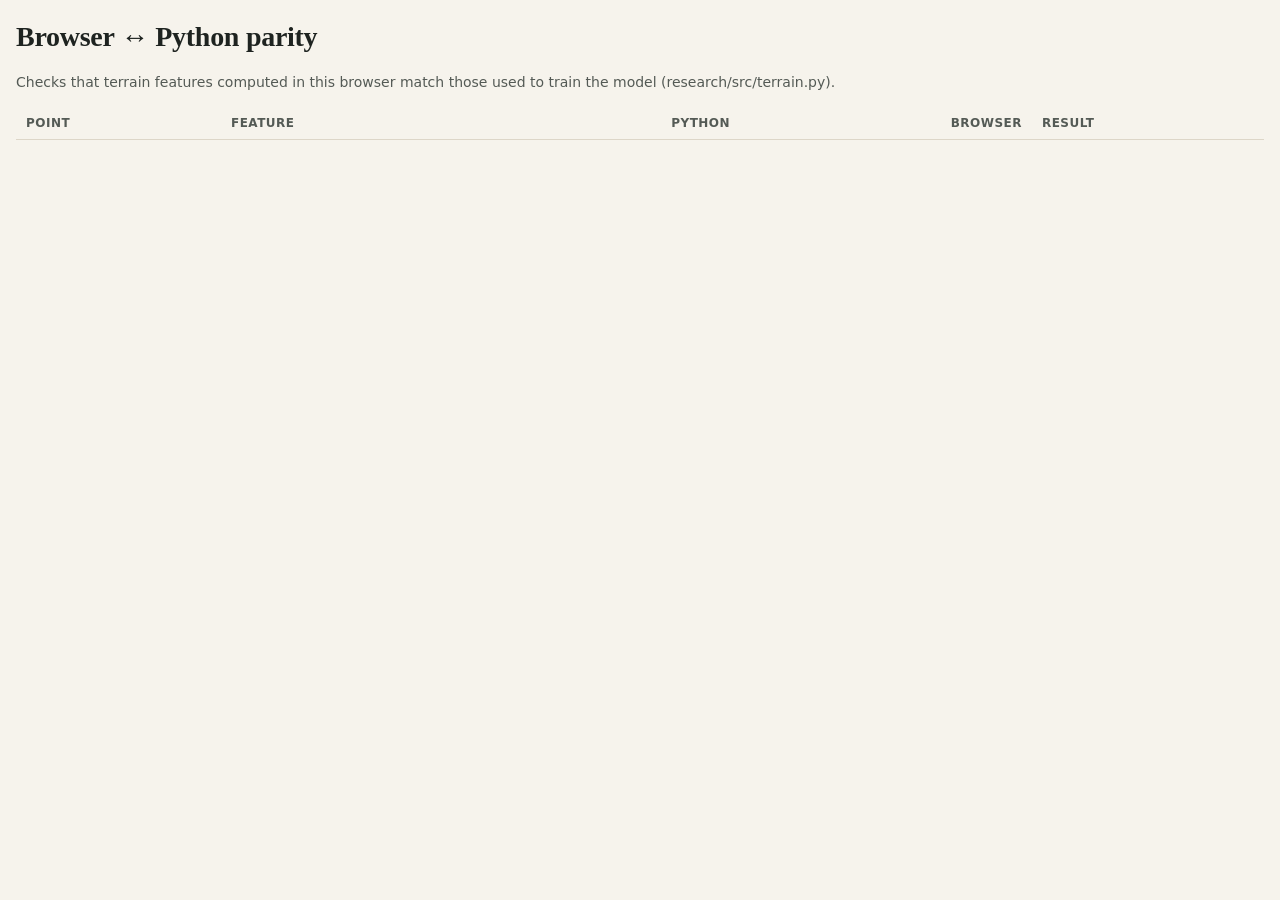
==== web/tests.html @ ca52727e "SlopeWatch: explainable rainfall-triggered landslide early warning - Case-control dataset: 1,097 NAS" ====
<!doctype html>
<html lang="en">
<head>
  <meta charset="utf-8">
  <meta name="viewport" content="width=device-width, initial-scale=1">
  <title>SlopeWatch Parity Tests</title>
  <link rel="stylesheet" href="css/style.css">
  <style>body { padding: 16px; overflow-y: auto; } .ok { color: var(--risk-0); } .bad { color: var(--risk-3); }</style>
</head>
<body>
  <h1>Browser ↔ Python parity</h1>
  <p class="muted">Checks that terrain features computed in this browser match those used to train the model (research/src/terrain.py).</p>
  <div class="table-wrap"><table id="t"><thead><tr><th>Point</th><th>Feature</th><th class="num">Python</th><th class="num">Browser</th><th>Result</th></tr></thead><tbody></tbody></table></div>
  <p id="summary"></p>
  <script type="module">
    import { terrainFeatures } from "./js/terrain.js";
    const ref = await (await fetch("model/parity.json")).json();
    const tb = document.querySelector("tbody");
    let fails = 0, n = 0;
    for (const p of ref) {
      const got = await terrainFeatures(p.lat, p.lon);
      for (const [k, v] of Object.entries(p.terrain)) {
        const ok = Math.abs(got[k] - v) < 1e-6 * Math.max(1, Math.abs(v));
        n++; if (!ok) fails++;
        tb.insertAdjacentHTML("beforeend", `<tr><td>${p.name}</td><td>${k}</td><td class="num">${v.toFixed(4)}</td><td class="num">${got[k].toFixed(4)}</td><td class="${ok ? "ok" : "bad"}">${ok ? "✓" : "✕"}</td></tr>`);
      }
    }
    document.getElementById("summary").innerHTML = fails ? `<b class="bad">${fails}/${n} mismatches</b>` : `<b class="ok">All ${n} checks passed</b>`;
    document.title = fails ? "FAIL" : "PASS";
  </script>
</body>
</html>
---- web/css/style.css ----
:root {
  --bg: #f6f3ec;
  --surface: #fffdf8;
  --surface-2: #efeae0;
  --ink: #1e2320;
  --ink-2: #545a55;
  --ink-3: #858a85;
  --line: #ddd6c8;
  --accent: #9b4a24;
  --accent-soft: #f1e0d4;
  --rain: #2f6f9f;
  --rain-soft: #9fc3dd;
  --risk-0: #3a8a68;
  --risk-1: #d19a17;
  --risk-2: #dc6128;
  --risk-3: #b02330;
  --pos: #c0492b;
  --neg: #3a7a9a;
  --shadow: 0 1px 2px rgb(40 30 20 / 0.06), 0 4px 16px rgb(40 30 20 / 0.06);
  --serif: "Source Serif 4", Georgia, serif;
  --sans: "Inter", system-ui, -apple-system, "Segoe UI", sans-serif;
  --mono: "JetBrains Mono", ui-monospace, Consolas, monospace;
  color-scheme: light;
}

@media (prefers-color-scheme: dark) {
  :root:not([data-theme="light"]) {
    --bg: #121412; --surface: #1a1d1a; --surface-2: #232723; --ink: #ebe7de; --ink-2: #b4b2aa;
    --ink-3: #85847d; --line: #333833; --accent: #e08a5c; --accent-soft: #3a2a20;
    --rain: #6aa9d6; --rain-soft: #2d4c63; --risk-0: #4fae86; --risk-1: #e2b23a; --risk-2: #ef7a43;
    --risk-3: #e0485a; --pos: #ef7a5c; --neg: #6aa9c6; --shadow: 0 1px 2px rgb(0 0 0 / .4);
    color-scheme: dark;
  }
}
:root[data-theme="dark"] {
  --bg: #121412; --surface: #1a1d1a; --surface-2: #232723; --ink: #ebe7de; --ink-2: #b4b2aa;
  --ink-3: #85847d; --line: #333833; --accent: #e08a5c; --accent-soft: #3a2a20;
  --rain: #6aa9d6; --rain-soft: #2d4c63; --risk-0: #4fae86; --risk-1: #e2b23a; --risk-2: #ef7a43;
  --risk-3: #e0485a; --pos: #ef7a5c; --neg: #6aa9c6; --shadow: 0 1px 2px rgb(0 0 0 / .4);
  color-scheme: dark;
}

* { box-sizing: border-box; }
html, body { margin: 0; height: 100%; }
body {
  background: var(--bg); color: var(--ink); font: 14px/1.5 var(--sans);
  -webkit-font-smoothing: antialiased;
}
a { color: var(--accent); }
h1, h2, h3 { font-family: var(--serif); font-weight: 600; letter-spacing: -0.01em; margin: 0; }
button, input, select { font: inherit; color: inherit; }

/* ---------- header ---------- */
.topbar {
  height: 56px; display: flex; align-items: center; gap: 16px; padding: 0 16px;
  border-bottom: 1px solid var(--line); background: var(--surface); position: relative; z-index: 1000;
}
.brand { display: flex; align-items: center; gap: 10px; text-decoration: none; color: var(--ink); }
.brand svg { width: 26px; height: 26px; }
.brand b { font-family: var(--serif); font-size: 19px; }
.brand span { color: var(--ink-3); font-size: 12px; display: none; }
@media (min-width: 900px) { .brand span { display: inline; } }
.nav { margin-left: auto; display: flex; gap: 4px; }
.nav a, .icon-btn {
  padding: 6px 10px; border-radius: 8px; color: var(--ink-2); text-decoration: none;
  background: none; border: 0; cursor: pointer;
}
.nav a:hover, .icon-btn:hover { background: var(--surface-2); color: var(--ink); }
.nav a[aria-current="page"] { color: var(--ink); background: var(--surface-2); }

/* ---------- app layout ---------- */
.app { display: grid; grid-template-columns: 420px 1fr; height: calc(100vh - 56px); height: calc(100dvh - 56px); }
.panel { overflow-y: auto; border-right: 1px solid var(--line); background: var(--bg); padding: 16px; }
#map { height: 100%; background: var(--surface-2); }
@media (max-width: 820px) {
  .app { grid-template-columns: 1fr; grid-template-rows: 48vh auto; height: auto; }
  #map { grid-row: 1; }
  .panel { grid-row: 2; border-right: 0; border-top: 1px solid var(--line); overflow: visible; }
}

.search { position: relative; margin-bottom: 14px; }
.search input {
  width: 100%; padding: 10px 12px 10px 36px; border-radius: 10px; border: 1px solid var(--line);
  background: var(--surface);
}
.search input:focus { outline: 2px solid var(--accent); outline-offset: -1px; }
.search svg { position: absolute; left: 11px; top: 11px; width: 16px; height: 16px; color: var(--ink-3); }
.search ul {
  position: absolute; left: 0; right: 0; top: 44px; z-index: 5; list-style: none; margin: 0; padding: 4px;
  background: var(--surface); border: 1px solid var(--line); border-radius: 10px; box-shadow: var(--shadow);
}
.search li { padding: 8px 10px; border-radius: 6px; cursor: pointer; }
.search li:hover, .search li[aria-selected="true"] { background: var(--surface-2); }
.search li small { color: var(--ink-3); }

.card {
  background: var(--surface); border: 1px solid var(--line); border-radius: 14px; padding: 14px;
  margin-bottom: 12px; box-shadow: var(--shadow);
}
.card h3 { font-size: 15px; margin-bottom: 8px; display: flex; align-items: baseline; gap: 8px; }
.card h3 small { font-family: var(--sans); font-weight: 400; color: var(--ink-3); font-size: 12px; }
.muted { color: var(--ink-2); }
.tiny { font-size: 12px; color: var(--ink-3); }

.intro h1 { font-size: 24px; line-height: 1.2; margin-bottom: 8px; }
.intro p { color: var(--ink-2); margin: 0 0 12px; }
.chips { display: flex; flex-wrap: wrap; gap: 6px; }
.chip {
  border: 1px solid var(--line); background: var(--surface); padding: 5px 10px; border-radius: 99px;
  cursor: pointer; font-size: 13px;
}
.chip:hover { border-color: var(--accent); color: var(--accent); }
.how { counter-reset: s; list-style: none; padding: 0; margin: 0; }
.how li { counter-increment: s; position: relative; padding-left: 30px; margin-bottom: 10px; color: var(--ink-2); }
.how li::before {
  content: counter(s); position: absolute; left: 0; top: 0; width: 20px; height: 20px; border-radius: 50%;
  background: var(--accent-soft); color: var(--accent); font-size: 12px; font-weight: 600;
  display: grid; place-items: center;
}
.how b { color: var(--ink); }

/* ---------- result ---------- */
.loc { display: flex; justify-content: space-between; align-items: flex-start; gap: 8px; margin-bottom: 10px; }
.loc h2 { font-size: 20px; }
.loc .coords { font-family: var(--mono); font-size: 12px; color: var(--ink-3); }

.risk-hero { display: flex; gap: 16px; align-items: center; }
.gauge { width: 118px; flex: none; }
.gauge text { font-family: var(--serif); fill: var(--ink); }
.risk-hero .label { font-family: var(--serif); font-size: 26px; font-weight: 600; line-height: 1.1; }
.risk-hero .sub { color: var(--ink-2); font-size: 13px; margin-top: 4px; }

.strip { display: grid; grid-template-columns: repeat(14, 1fr); gap: 3px; margin-top: 4px; }
.strip button {
  border: 0; padding: 0; background: none; cursor: pointer; display: flex; flex-direction: column;
  align-items: center; gap: 3px; font-size: 10px; color: var(--ink-3);
}
.strip .cell { width: 100%; height: 30px; border-radius: 5px; position: relative; }
.strip button[aria-pressed="true"] .cell { outline: 2px solid var(--ink); outline-offset: 1px; }
.strip button.today span { color: var(--ink); font-weight: 600; }
.strip .fc .cell { background-image: repeating-linear-gradient(135deg, rgb(255 255 255 / .28) 0 3px, transparent 3px 7px); }
.legend { display: flex; flex-wrap: wrap; gap: 10px; margin-top: 8px; font-size: 11px; color: var(--ink-3); }
.legend i { display: inline-block; width: 10px; height: 10px; border-radius: 3px; margin-right: 4px; vertical-align: -1px; }

.chart svg { width: 100%; height: auto; display: block; overflow: visible; }
.chart .axis { stroke: var(--line); }
.chart text { fill: var(--ink-3); font-size: 10px; font-family: var(--sans); }

.contrib { display: grid; grid-template-columns: 1fr 150px; gap: 5px 10px; align-items: center; font-size: 12.5px; }
.contrib .name { color: var(--ink-2); }
.contrib .name b { color: var(--ink); font-weight: 500; font-family: var(--mono); font-size: 11.5px; margin-left: 4px; }
.contrib .bar { position: relative; height: 12px; }
.contrib .bar::before { content: ""; position: absolute; left: 50%; top: -3px; bottom: -3px; border-left: 1px solid var(--line); }
.contrib .bar i { position: absolute; top: 0; bottom: 0; border-radius: 3px; }

.stats { display: grid; grid-template-columns: 1fr 1fr; gap: 8px; }
.stat { background: var(--surface-2); border-radius: 10px; padding: 8px 10px; }
.stat b { display: block; font-family: var(--serif); font-size: 19px; }
.stat span { font-size: 11.5px; color: var(--ink-2); }

.whatif input[type="range"] { width: 100%; accent-color: var(--accent); }
.whatif .row { display: flex; justify-content: space-between; align-items: baseline; font-size: 13px; }

.history li { margin-bottom: 6px; }
.history ul { padding-left: 18px; margin: 6px 0 0; }

.loading { list-style: none; padding: 0; margin: 0; }
.loading li { padding: 6px 0; color: var(--ink-3); display: flex; gap: 8px; align-items: center; }
.loading li.done { color: var(--ink); }
.loading li.active { color: var(--ink); }
.spinner { width: 14px; height: 14px; border-radius: 50%; border: 2px solid var(--line); border-top-color: var(--accent); animation: spin .8s linear infinite; }
@keyframes spin { to { transform: rotate(360deg); } }
.err { color: var(--risk-3); }

.disclaimer { font-size: 11.5px; color: var(--ink-3); border-top: 1px solid var(--line); padding-top: 10px; margin-top: 6px; }

/* ---------- map controls ---------- */
.map-tools {
  background: var(--surface); color: var(--ink); border-radius: 12px; padding: 10px; box-shadow: var(--shadow);
  border: 1px solid var(--line); font-size: 13px; width: 220px;
}
.map-tools label { display: flex; gap: 6px; align-items: center; margin-bottom: 6px; cursor: pointer; }
.map-tools .btn { width: 100%; margin-top: 4px; }
.map-tools select { width: 100%; margin-top: 4px; padding: 4px; border-radius: 6px; border: 1px solid var(--line); background: var(--surface); }
.btn {
  padding: 8px 12px; border-radius: 9px; border: 1px solid var(--accent); background: var(--accent); color: #fff;
  cursor: pointer; font-weight: 500;
}
.btn:disabled { opacity: .55; cursor: progress; }
.btn.ghost { background: transparent; color: var(--accent); }
.leaflet-container { font: 13px/1.4 var(--sans); }
.leaflet-popup-content-wrapper, .leaflet-popup-tip { background: var(--surface); color: var(--ink); }
.leaflet-control-layers, .leaflet-bar a { background: var(--surface); color: var(--ink); }
.pulse { width: 18px; height: 18px; border-radius: 50%; background: var(--accent); border: 3px solid #fff; box-shadow: 0 0 0 0 rgb(155 74 36 / .6); animation: pulse 1.8s infinite; }
@keyframes pulse { 70% { box-shadow: 0 0 0 14px rgb(155 74 36 / 0); } 100% { box-shadow: 0 0 0 0 rgb(155 74 36 / 0); } }

/* ---------- research page ---------- */
.paper { max-width: 820px; margin: 0 auto; padding: 32px 16px 80px; }
.paper header { border-bottom: 1px solid var(--line); padding-bottom: 20px; margin-bottom: 24px; }
.paper .kicker { color: var(--accent); font-size: 12px; letter-spacing: .08em; text-transform: uppercase; font-weight: 600; }
.paper h1 { font-size: clamp(26px, 4vw, 36px); line-height: 1.15; margin: 8px 0 10px; }
.paper .authors { color: var(--ink-2); }
.paper h2 { font-size: 22px; margin: 36px 0 10px; }
.paper h3 { font-size: 17px; margin: 22px 0 8px; }
.paper p, .paper li { font-family: var(--serif); font-size: 17px; line-height: 1.65; }
.paper .abstract { background: var(--surface); border: 1px solid var(--line); border-left: 4px solid var(--accent); border-radius: 10px; padding: 16px 18px; }
.paper .abstract p { margin: 0; }
.kpis { display: grid; grid-template-columns: repeat(auto-fit, minmax(160px, 1fr)); gap: 10px; margin: 20px 0; }
.kpi { background: var(--surface); border: 1px solid var(--line); border-radius: 12px; padding: 12px 14px; }
.kpi b { font-family: var(--serif); font-size: 28px; display: block; }
.kpi span { font-size: 12.5px; color: var(--ink-2); }
figure { margin: 22px 0; }
figcaption { font-size: 13px; color: var(--ink-2); margin-top: 6px; }
.table-wrap { overflow-x: auto; }
table { border-collapse: collapse; width: 100%; font-size: 13.5px; }
th, td { text-align: left; padding: 7px 10px; border-bottom: 1px solid var(--line); }
th { font-weight: 600; color: var(--ink-2); font-size: 12px; text-transform: uppercase; letter-spacing: .04em; }
td.num, th.num { text-align: right; font-variant-numeric: tabular-nums; }
tr.best td { font-weight: 600; }
pre.cite { white-space: pre-wrap; background: var(--surface-2); padding: 12px; border-radius: 10px; font: 12.5px/1.5 var(--mono); }
.toc { font-size: 14px; display: flex; flex-wrap: wrap; gap: 4px 14px; margin-top: 14px; }
.toc a { text-decoration: none; }

@media (max-width: 600px) {
  .topbar { gap: 8px; padding: 0 10px; }
  .brand b { font-size: 17px; }
  .nav a, .icon-btn { padding: 6px 7px; }
  .map-tools { width: 150px; padding: 8px; font-size: 12px; }
  .map-tools .tiny:first-of-type { display: none; }
  .contrib { grid-template-columns: 1fr 110px; }
}
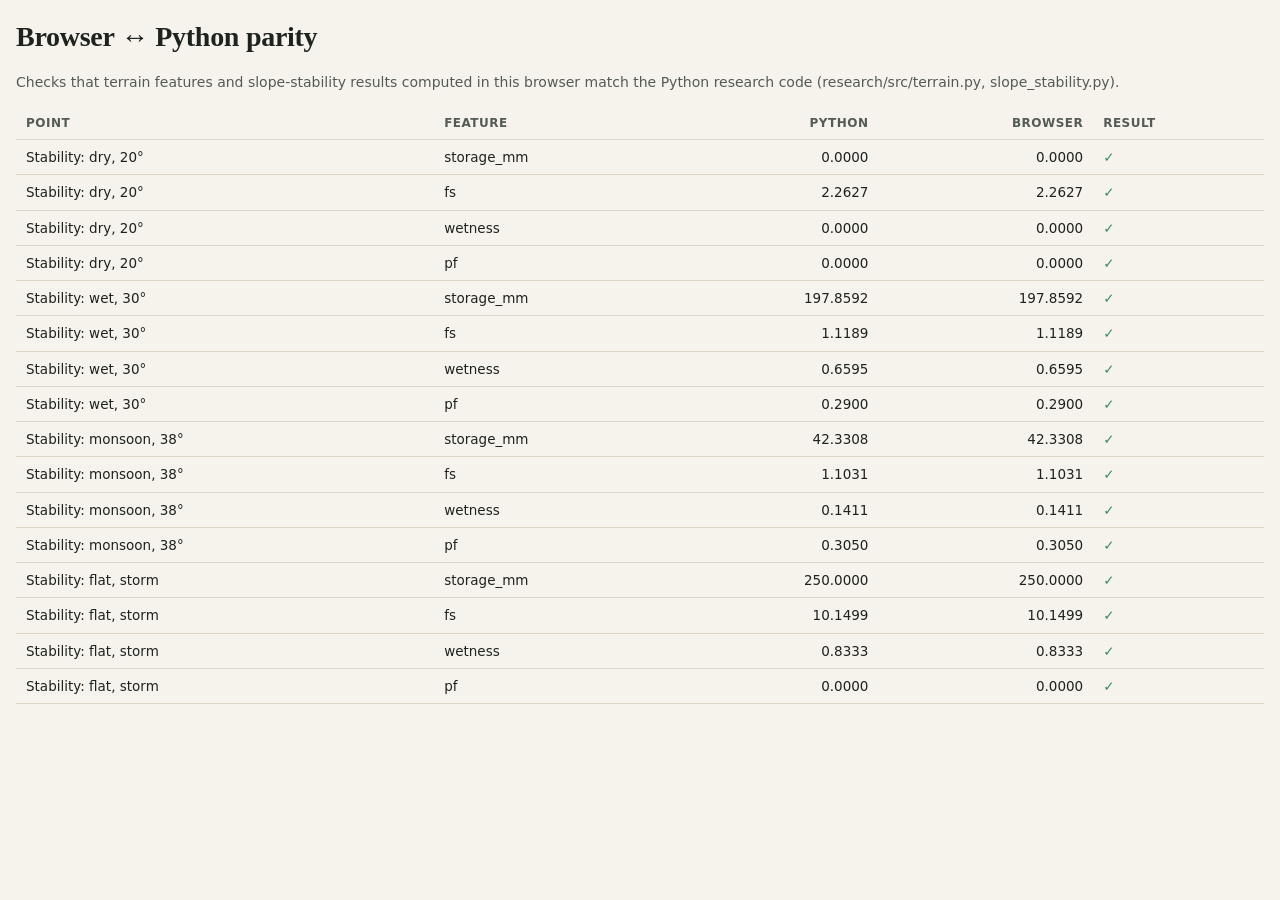
==== commit df0473df: "Add physically based slope stability and bootstrap confidence intervals - Infinite-slope factor of s" ====
--- a/web/tests.html
+++ b/web/tests.html
@@ -9,15 +9,25 @@
 </head>
 <body>
   <h1>Browser ↔ Python parity</h1>
-  <p class="muted">Checks that terrain features computed in this browser match those used to train the model (research/src/terrain.py).</p>
+  <p class="muted">Checks that terrain features and slope-stability results computed in this browser match the Python research code (research/src/terrain.py, slope_stability.py).</p>
   <div class="table-wrap"><table id="t"><thead><tr><th>Point</th><th>Feature</th><th class="num">Python</th><th class="num">Browser</th><th>Result</th></tr></thead><tbody></tbody></table></div>
   <p id="summary"></p>
   <script type="module">
     import { terrainFeatures } from "./js/terrain.js";
+    import { loadStability, stability } from "./js/stability.js";
     const ref = await (await fetch("model/parity.json")).json();
     const tb = document.querySelector("tbody");
     let fails = 0, n = 0;
-    for (const p of ref) {
+    await loadStability();
+    for (const c of ref.stability) {
+      const got = stability(c.beta, c.precip);
+      for (const [k, v] of Object.entries(c.result)) {
+        const ok = Math.abs(got[k] - v) < 1e-9 * Math.max(1, Math.abs(v));
+        n++; if (!ok) fails++;
+        tb.insertAdjacentHTML("beforeend", `<tr><td>Stability: ${c.name}</td><td>${k}</td><td class="num">${v.toFixed(4)}</td><td class="num">${got[k].toFixed(4)}</td><td class="${ok ? "ok" : "bad"}">${ok ? "✓" : "✕"}</td></tr>`);
+      }
+    }
+    for (const p of ref.terrain) {
       const got = await terrainFeatures(p.lat, p.lon);
       for (const [k, v] of Object.entries(p.terrain)) {
         const ok = Math.abs(got[k] - v) < 1e-6 * Math.max(1, Math.abs(v));
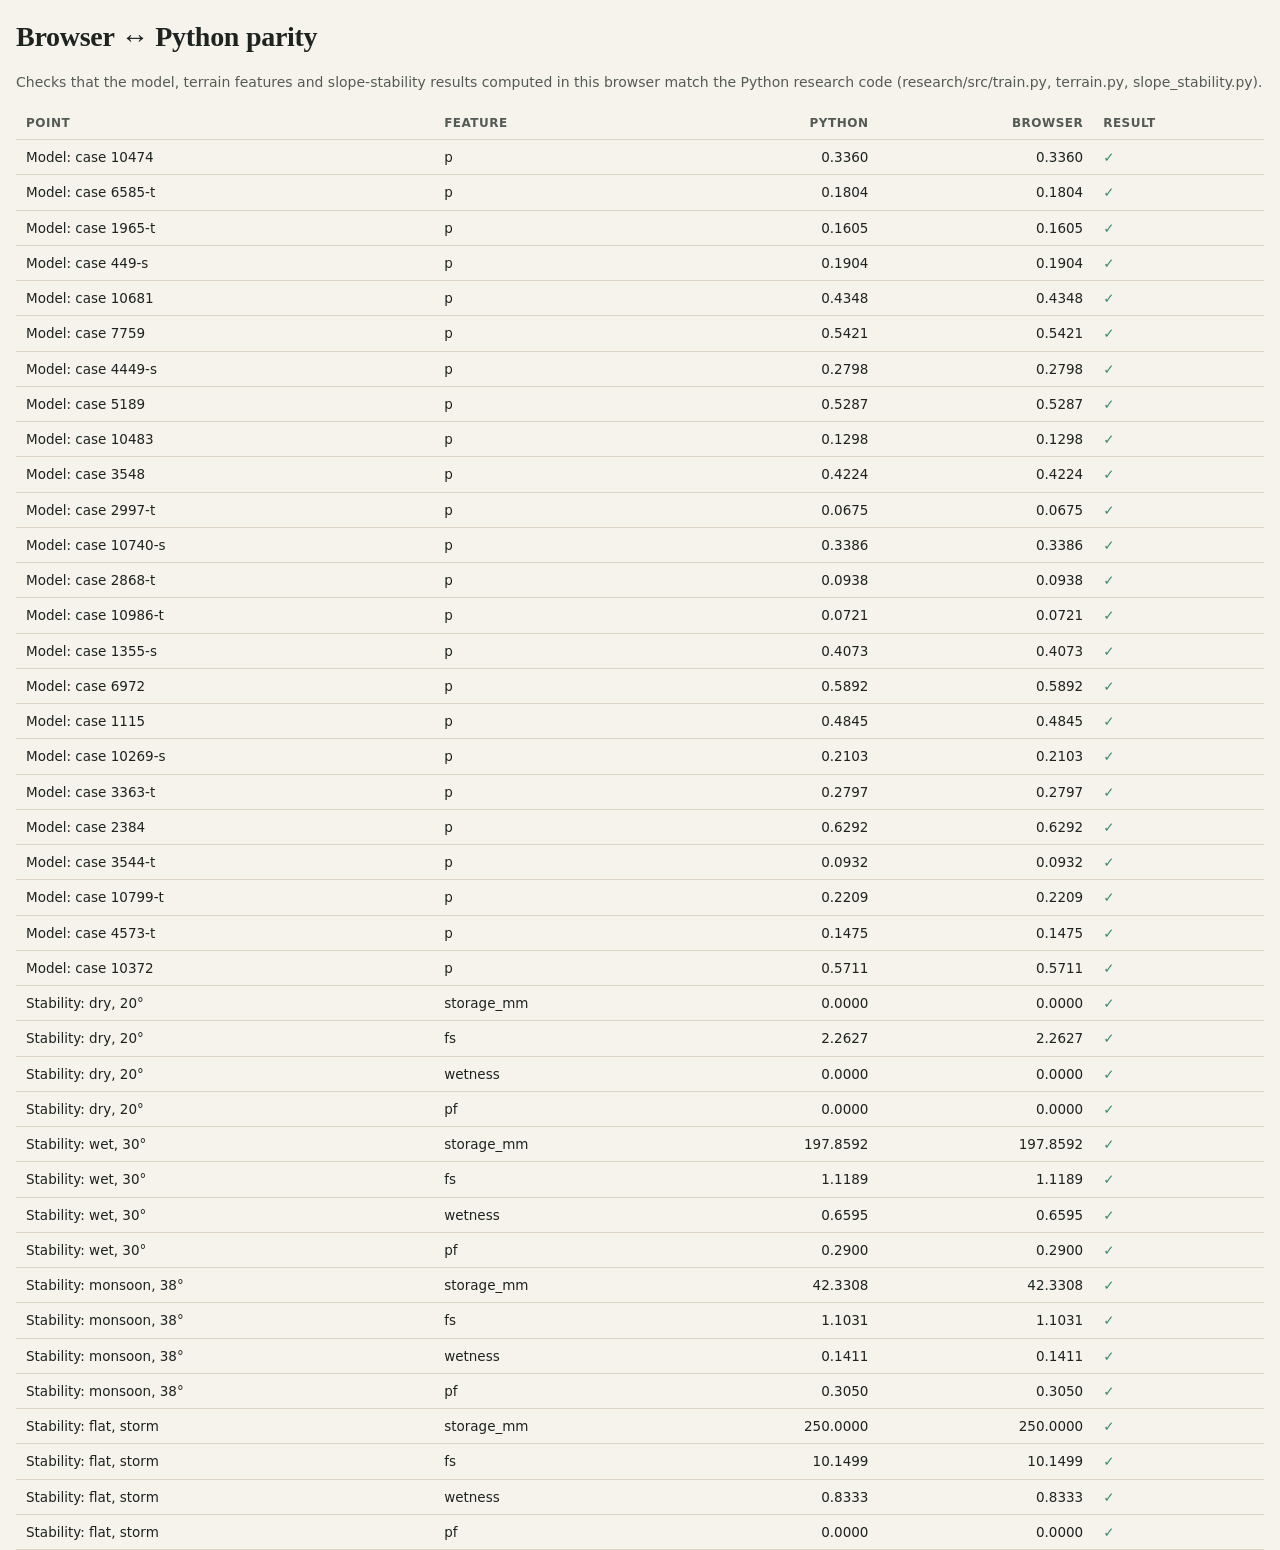
==== commit 95113575: "Add out-of-sample case studies, model parity checks and CI - Hindcast Wayanad 2024, Petropolis 2022 " ====
--- a/web/tests.html
+++ b/web/tests.html
@@ -9,16 +9,24 @@
 </head>
 <body>
   <h1>Browser ↔ Python parity</h1>
-  <p class="muted">Checks that terrain features and slope-stability results computed in this browser match the Python research code (research/src/terrain.py, slope_stability.py).</p>
+  <p class="muted">Checks that the model, terrain features and slope-stability results computed in this browser match the Python research code (research/src/train.py, terrain.py, slope_stability.py).</p>
   <div class="table-wrap"><table id="t"><thead><tr><th>Point</th><th>Feature</th><th class="num">Python</th><th class="num">Browser</th><th>Result</th></tr></thead><tbody></tbody></table></div>
   <p id="summary"></p>
   <script type="module">
     import { terrainFeatures } from "./js/terrain.js";
     import { loadStability, stability } from "./js/stability.js";
+    import { loadModel, predict } from "./js/model.js";
     const ref = await (await fetch("model/parity.json")).json();
     const tb = document.querySelector("tbody");
     let fails = 0, n = 0;
     await loadStability();
+    await loadModel();
+    for (const c of ref.model ?? []) {
+      const got = predict(c.features).p;
+      const ok = Math.abs(got - c.p) < 1e-9;
+      n++; if (!ok) fails++;
+      tb.insertAdjacentHTML("beforeend", `<tr><td>Model: case ${c.id}</td><td>p</td><td class="num">${c.p.toFixed(4)}</td><td class="num">${got.toFixed(4)}</td><td class="${ok ? "ok" : "bad"}">${ok ? "✓" : "✕"}</td></tr>`);
+    }
     for (const c of ref.stability) {
       const got = stability(c.beta, c.precip);
       for (const [k, v] of Object.entries(c.result)) {
